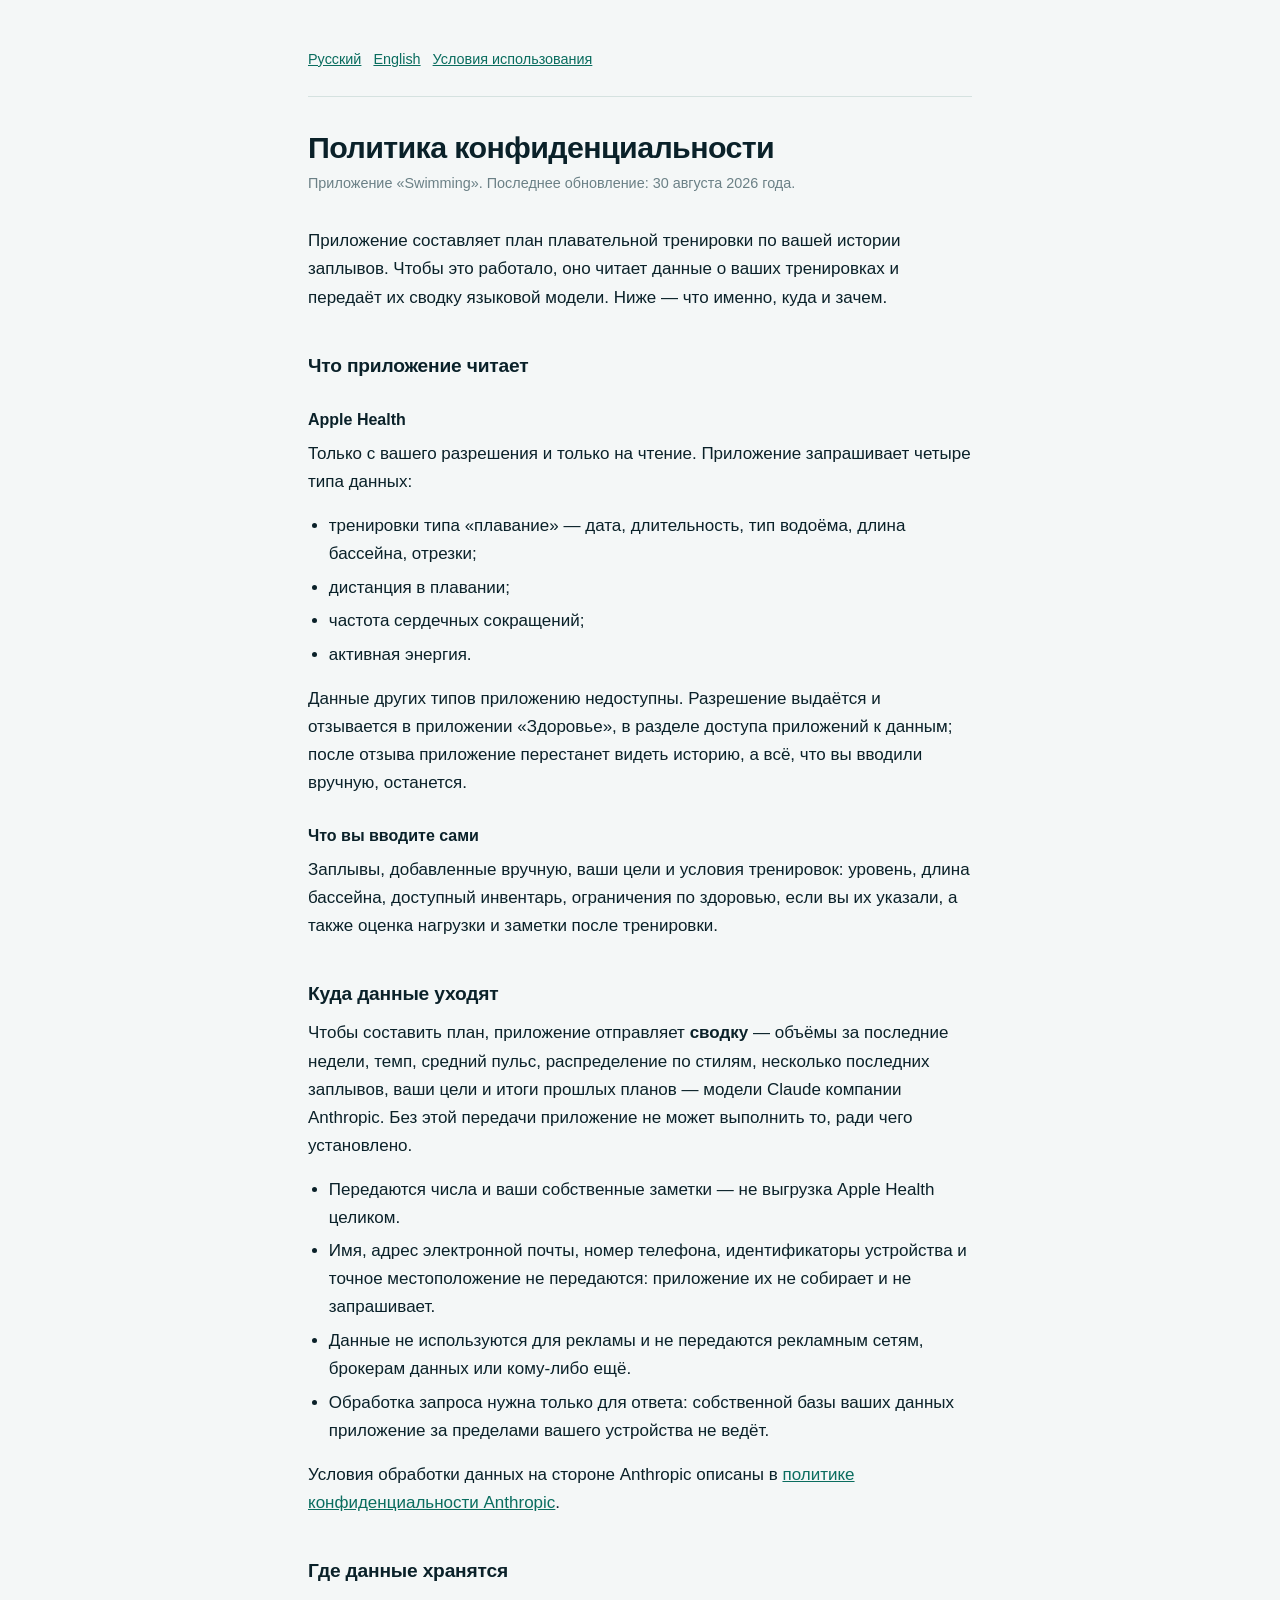
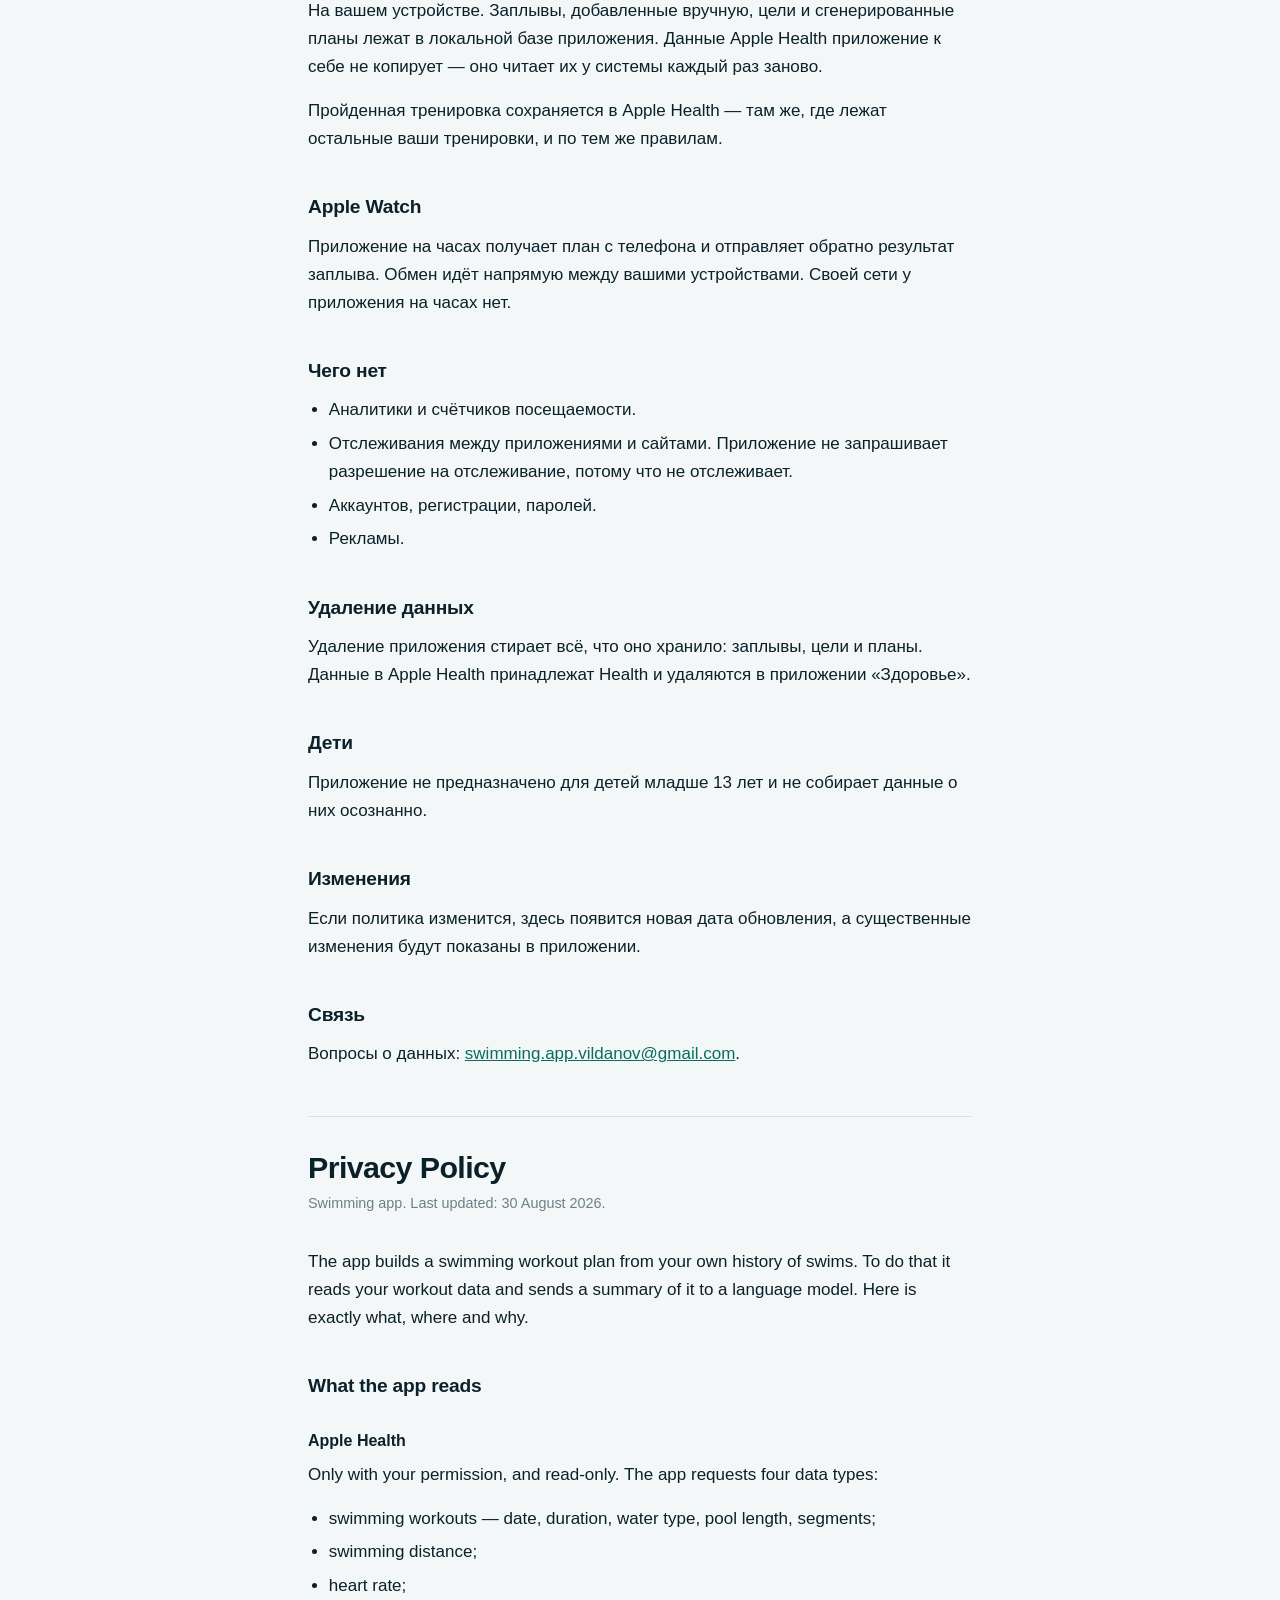
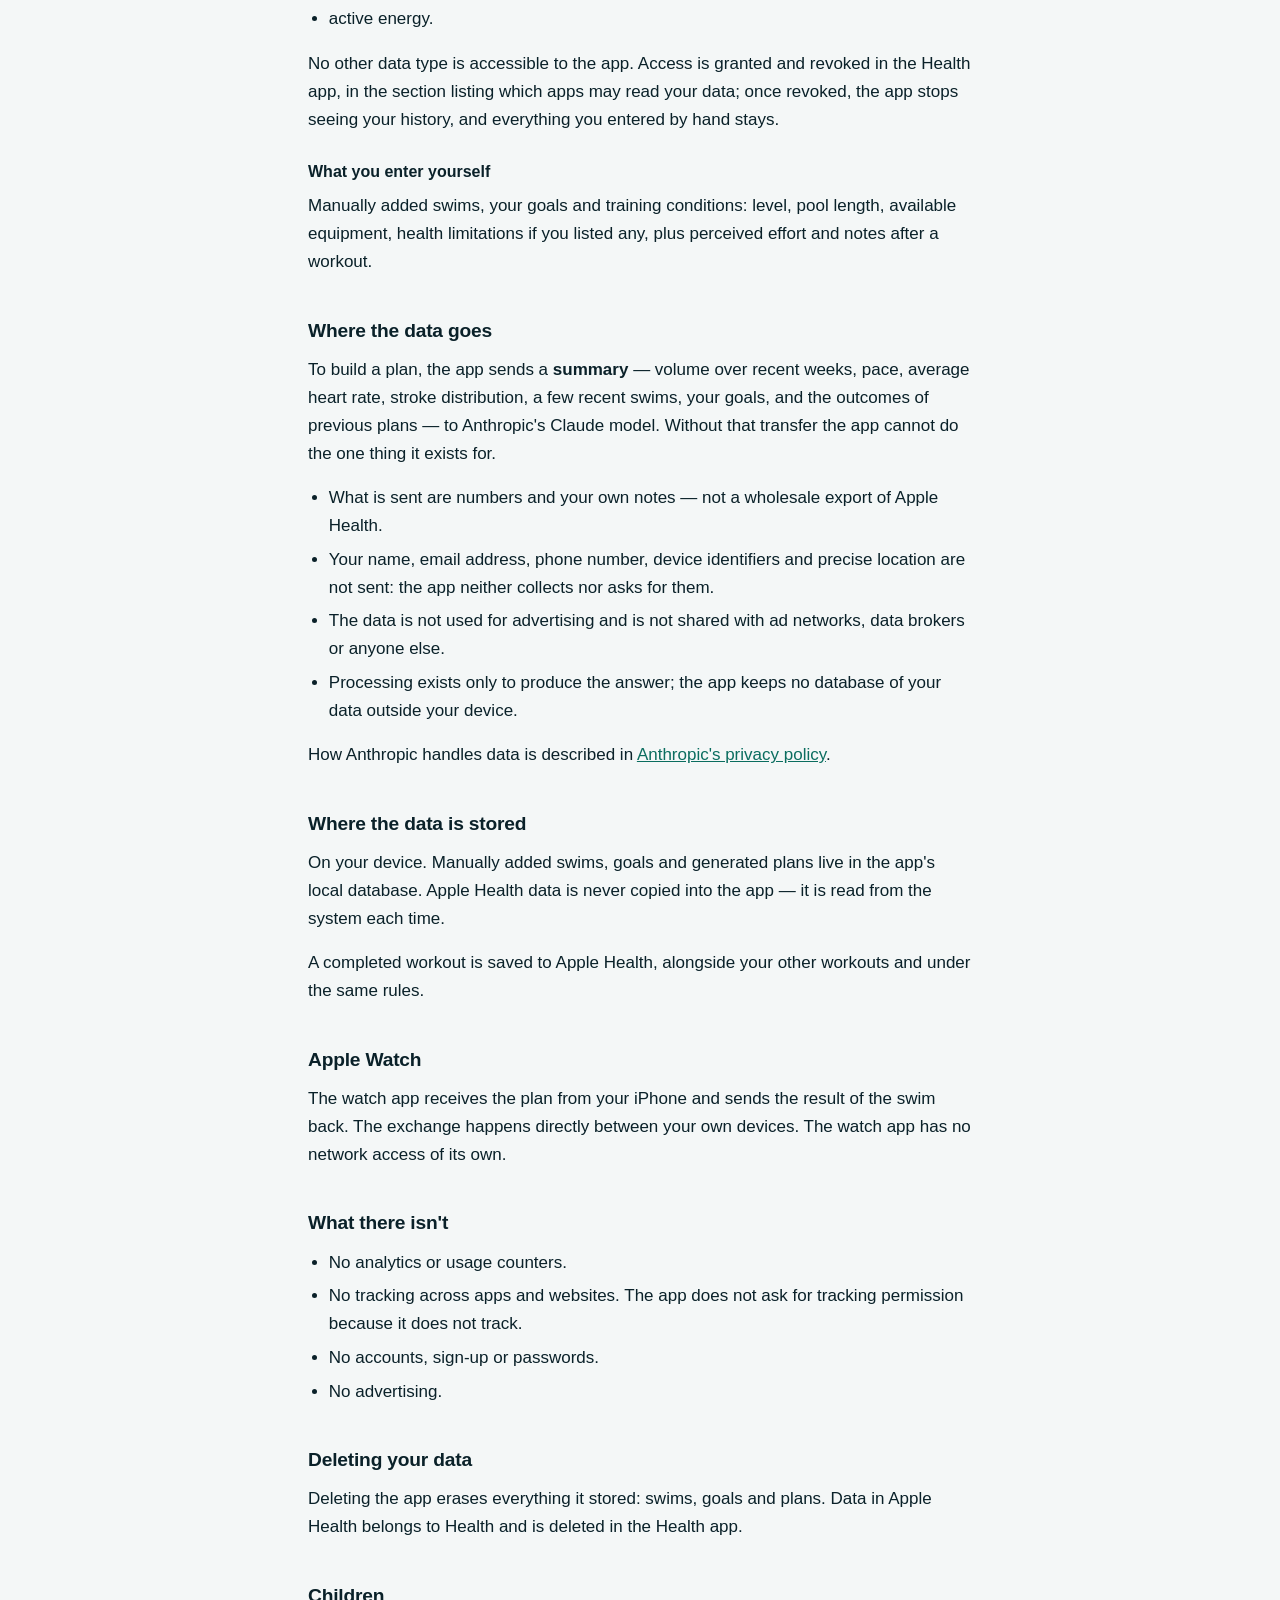
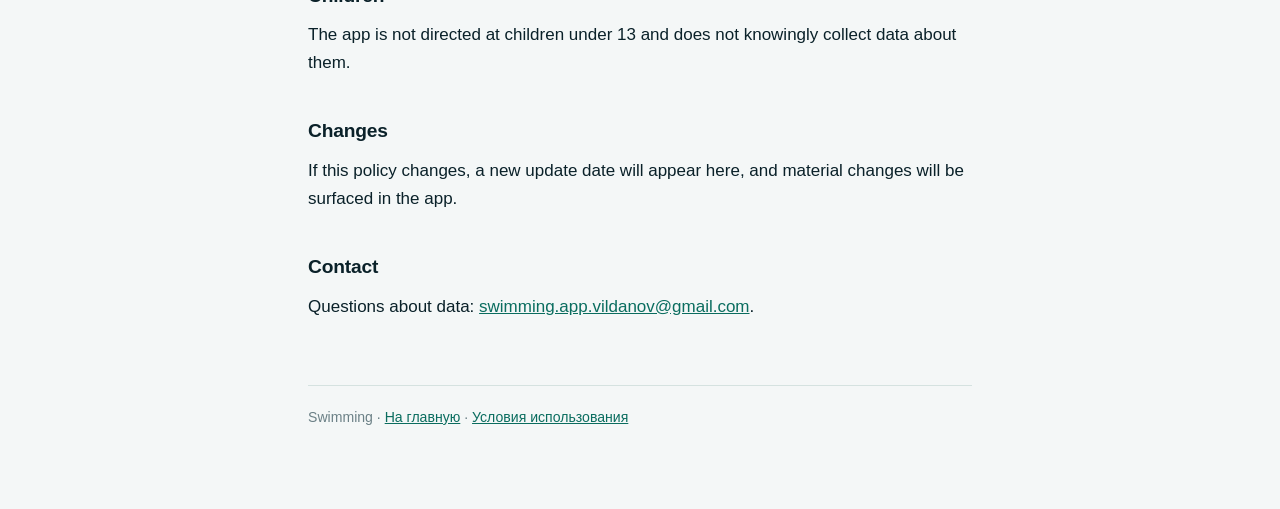
==== privacy.html @ a82b43bf "Сайт приложения Swimming Собран копированием из `docs/` репозитория приложения — там он и правится. " ====
<!doctype html>
<html lang="ru">
<head>
<meta charset="utf-8">
<meta name="viewport" content="width=device-width, initial-scale=1">
<title>Swimming — Политика конфиденциальности</title>
<link rel="stylesheet" href="style.css">
</head>
<body>
<main>

<nav class="lang">
  <a href="#ru">Русский</a>
  <a href="#en">English</a>
  <a href="terms.html">Условия использования</a>
</nav>

<!-- ===================== РУССКИЙ ===================== -->
<section class="section" id="ru">

<h1>Политика конфиденциальности</h1>
<p class="updated">Приложение «Swimming». Последнее обновление: 30 августа 2026 года.</p>

<p>
  Приложение составляет план плавательной тренировки по вашей истории заплывов. Чтобы это
  работало, оно читает данные о ваших тренировках и передаёт их сводку языковой модели.
  Ниже — что именно, куда и зачем.
</p>

<h2>Что приложение читает</h2>

<h3>Apple Health</h3>
<p>Только с вашего разрешения и только на чтение. Приложение запрашивает четыре типа данных:</p>
<ul>
  <li>тренировки типа «плавание» — дата, длительность, тип водоёма, длина бассейна, отрезки;</li>
  <li>дистанция в плавании;</li>
  <li>частота сердечных сокращений;</li>
  <li>активная энергия.</li>
</ul>
<p>
  Данные других типов приложению недоступны. Разрешение выдаётся и отзывается в приложении
  «Здоровье», в разделе доступа приложений к данным; после отзыва приложение перестанет видеть
  историю, а всё, что вы вводили вручную, останется.
</p>

<h3>Что вы вводите сами</h3>
<p>
  Заплывы, добавленные вручную, ваши цели и условия тренировок: уровень, длина бассейна,
  доступный инвентарь, ограничения по здоровью, если вы их указали, а также оценка нагрузки
  и заметки после тренировки.
</p>

<h2>Куда данные уходят</h2>
<p>
  Чтобы составить план, приложение отправляет <strong>сводку</strong> — объёмы за последние недели,
  темп, средний пульс, распределение по стилям, несколько последних заплывов, ваши цели и итоги
  прошлых планов — модели Claude компании Anthropic. Без этой передачи приложение не может
  выполнить то, ради чего установлено.
</p>
<ul>
  <li>Передаются числа и ваши собственные заметки — не выгрузка Apple Health целиком.</li>
  <li>Имя, адрес электронной почты, номер телефона, идентификаторы устройства и точное
      местоположение не передаются: приложение их не собирает и не запрашивает.</li>
  <li>Данные не используются для рекламы и не передаются рекламным сетям, брокерам данных
      или кому-либо ещё.</li>
  <li>Обработка запроса нужна только для ответа: собственной базы ваших данных приложение
      за пределами вашего устройства не ведёт.</li>
</ul>
<p>
  Условия обработки данных на стороне Anthropic описаны в
  <a href="https://www.anthropic.com/legal/privacy">политике конфиденциальности Anthropic</a>.
</p>

<h2>Где данные хранятся</h2>
<p>
  На вашем устройстве. Заплывы, добавленные вручную, цели и сгенерированные планы лежат в локальной
  базе приложения. Данные Apple Health приложение к себе не копирует — оно читает их у системы
  каждый раз заново.
</p>
<p>
  Пройденная тренировка сохраняется в Apple Health — там же, где лежат остальные ваши тренировки,
  и по тем же правилам.
</p>

<h2>Apple Watch</h2>
<p>
  Приложение на часах получает план с телефона и отправляет обратно результат заплыва. Обмен идёт
  напрямую между вашими устройствами. Своей сети у приложения на часах нет.
</p>

<h2>Чего нет</h2>
<ul>
  <li>Аналитики и счётчиков посещаемости.</li>
  <li>Отслеживания между приложениями и сайтами. Приложение не запрашивает разрешение на
      отслеживание, потому что не отслеживает.</li>
  <li>Аккаунтов, регистрации, паролей.</li>
  <li>Рекламы.</li>
</ul>

<h2>Удаление данных</h2>
<p>
  Удаление приложения стирает всё, что оно хранило: заплывы, цели и планы. Данные в Apple Health
  принадлежат Health и удаляются в приложении «Здоровье».
</p>

<h2>Дети</h2>
<p>
  Приложение не предназначено для детей младше 13 лет и не собирает данные о них осознанно.
</p>

<h2>Изменения</h2>
<p>
  Если политика изменится, здесь появится новая дата обновления, а существенные изменения будут
  показаны в приложении.
</p>

<h2>Связь</h2>
<p>
  Вопросы о данных: <a href="mailto:swimming.app.vildanov@gmail.com">swimming.app.vildanov@gmail.com</a>.
</p>

</section>

<!-- ===================== ENGLISH ===================== -->
<section class="section" id="en" lang="en">

<h1>Privacy Policy</h1>
<p class="updated">Swimming app. Last updated: 30 August 2026.</p>

<p>
  The app builds a swimming workout plan from your own history of swims. To do that it reads your
  workout data and sends a summary of it to a language model. Here is exactly what, where and why.
</p>

<h2>What the app reads</h2>

<h3>Apple Health</h3>
<p>Only with your permission, and read-only. The app requests four data types:</p>
<ul>
  <li>swimming workouts — date, duration, water type, pool length, segments;</li>
  <li>swimming distance;</li>
  <li>heart rate;</li>
  <li>active energy.</li>
</ul>
<p>
  No other data type is accessible to the app. Access is granted and revoked in the Health app,
  in the section listing which apps may read your data; once revoked, the app stops seeing your
  history, and everything you entered by hand stays.
</p>

<h3>What you enter yourself</h3>
<p>
  Manually added swims, your goals and training conditions: level, pool length, available equipment,
  health limitations if you listed any, plus perceived effort and notes after a workout.
</p>

<h2>Where the data goes</h2>
<p>
  To build a plan, the app sends a <strong>summary</strong> — volume over recent weeks, pace, average
  heart rate, stroke distribution, a few recent swims, your goals, and the outcomes of previous plans
  — to Anthropic's Claude model. Without that transfer the app cannot do the one thing it exists for.
</p>
<ul>
  <li>What is sent are numbers and your own notes — not a wholesale export of Apple Health.</li>
  <li>Your name, email address, phone number, device identifiers and precise location are not sent:
      the app neither collects nor asks for them.</li>
  <li>The data is not used for advertising and is not shared with ad networks, data brokers or
      anyone else.</li>
  <li>Processing exists only to produce the answer; the app keeps no database of your data outside
      your device.</li>
</ul>
<p>
  How Anthropic handles data is described in
  <a href="https://www.anthropic.com/legal/privacy">Anthropic's privacy policy</a>.
</p>

<h2>Where the data is stored</h2>
<p>
  On your device. Manually added swims, goals and generated plans live in the app's local database.
  Apple Health data is never copied into the app — it is read from the system each time.
</p>
<p>
  A completed workout is saved to Apple Health, alongside your other workouts and under the same
  rules.
</p>

<h2>Apple Watch</h2>
<p>
  The watch app receives the plan from your iPhone and sends the result of the swim back. The
  exchange happens directly between your own devices. The watch app has no network access of its own.
</p>

<h2>What there isn't</h2>
<ul>
  <li>No analytics or usage counters.</li>
  <li>No tracking across apps and websites. The app does not ask for tracking permission because
      it does not track.</li>
  <li>No accounts, sign-up or passwords.</li>
  <li>No advertising.</li>
</ul>

<h2>Deleting your data</h2>
<p>
  Deleting the app erases everything it stored: swims, goals and plans. Data in Apple Health belongs
  to Health and is deleted in the Health app.
</p>

<h2>Children</h2>
<p>
  The app is not directed at children under 13 and does not knowingly collect data about them.
</p>

<h2>Changes</h2>
<p>
  If this policy changes, a new update date will appear here, and material changes will be surfaced
  in the app.
</p>

<h2>Contact</h2>
<p>
  Questions about data: <a href="mailto:swimming.app.vildanov@gmail.com">swimming.app.vildanov@gmail.com</a>.
</p>

</section>

<footer>
  Swimming · <a href="index.html">На главную</a> · <a href="terms.html">Условия использования</a>
</footer>

</main>
</body>
</html>
---- style.css ----
/* Оформление страниц политики и условий. Намеренно скромное: это
   юридические тексты, их читают, а не разглядывают. Из языка «Глубины»
   взяты только палитра и тёмная схема, чтобы страница не выглядела
   чужой рядом с приложением. */

:root {
  color-scheme: light dark;
  --ground: #f4f7f7;
  --panel: #ffffff;
  --ink: #0a2129;
  --ink-2: #3d5359;
  --ink-3: #6b8086;
  --line: #d5e2e0;
  --accent: #0a6d5f;
}

@media (prefers-color-scheme: dark) {
  :root {
    --ground: #071b26;
    --panel: #0b2b39;
    --ink: #f2f5f5;
    --ink-2: #b7c2c4;
    --ink-3: #8b9a9d;
    --line: rgba(255, 255, 255, 0.12);
    --accent: #2fe0c8;
  }
}

* { box-sizing: border-box; }

body {
  margin: 0;
  background: var(--ground);
  color: var(--ink);
  font: 17px/1.65 -apple-system, BlinkMacSystemFont, "Segoe UI", Roboto, Helvetica, Arial, sans-serif;
  -webkit-text-size-adjust: 100%;
}

main {
  max-width: 44rem;
  margin: 0 auto;
  padding: 3rem 1.25rem 5rem;
}

h1 {
  font-size: 1.9rem;
  line-height: 1.2;
  letter-spacing: -0.02em;
  margin: 0 0 0.4rem;
}

h2 {
  font-size: 1.2rem;
  margin: 2.4rem 0 0.6rem;
  letter-spacing: -0.01em;
}

h3 {
  font-size: 1rem;
  margin: 1.6rem 0 0.4rem;
}

p, ul { margin: 0 0 1rem; }
ul { padding-left: 1.3rem; }
li { margin-bottom: 0.35rem; }

a { color: var(--accent); }

.updated {
  color: var(--ink-3);
  font-size: 0.9rem;
  margin-bottom: 2rem;
}

.lang {
  display: flex;
  gap: 0.75rem;
  font-size: 0.9rem;
  padding-bottom: 1.5rem;
  margin-bottom: 2rem;
  border-bottom: 1px solid var(--line);
}

.section {
  padding-top: 2rem;
  margin-top: 3rem;
  border-top: 1px solid var(--line);
}

.section:first-of-type { border-top: none; margin-top: 0; padding-top: 0; }

.note {
  background: var(--panel);
  border: 1px solid var(--line);
  border-radius: 8px;
  padding: 0.9rem 1.1rem;
  color: var(--ink-2);
  font-size: 0.95rem;
}

footer {
  margin-top: 4rem;
  padding-top: 1.25rem;
  border-top: 1px solid var(--line);
  color: var(--ink-3);
  font-size: 0.88rem;
}
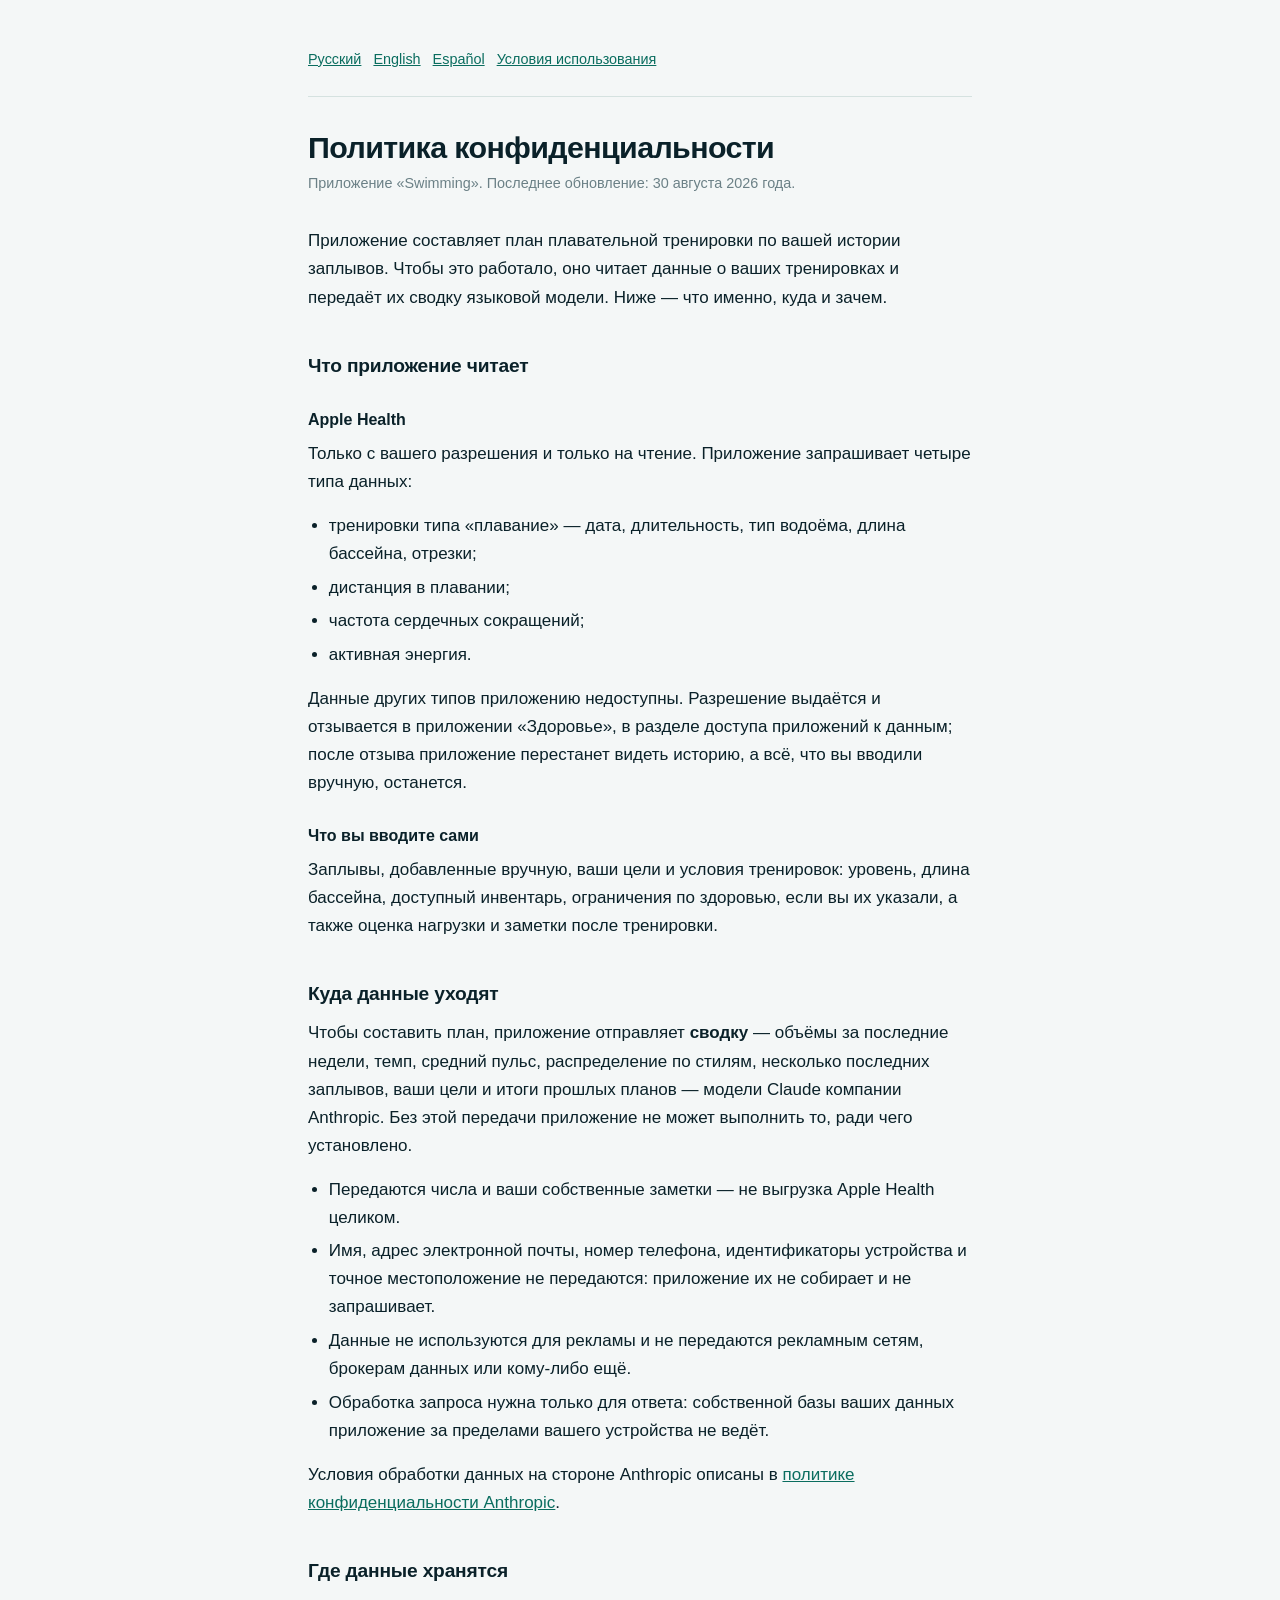
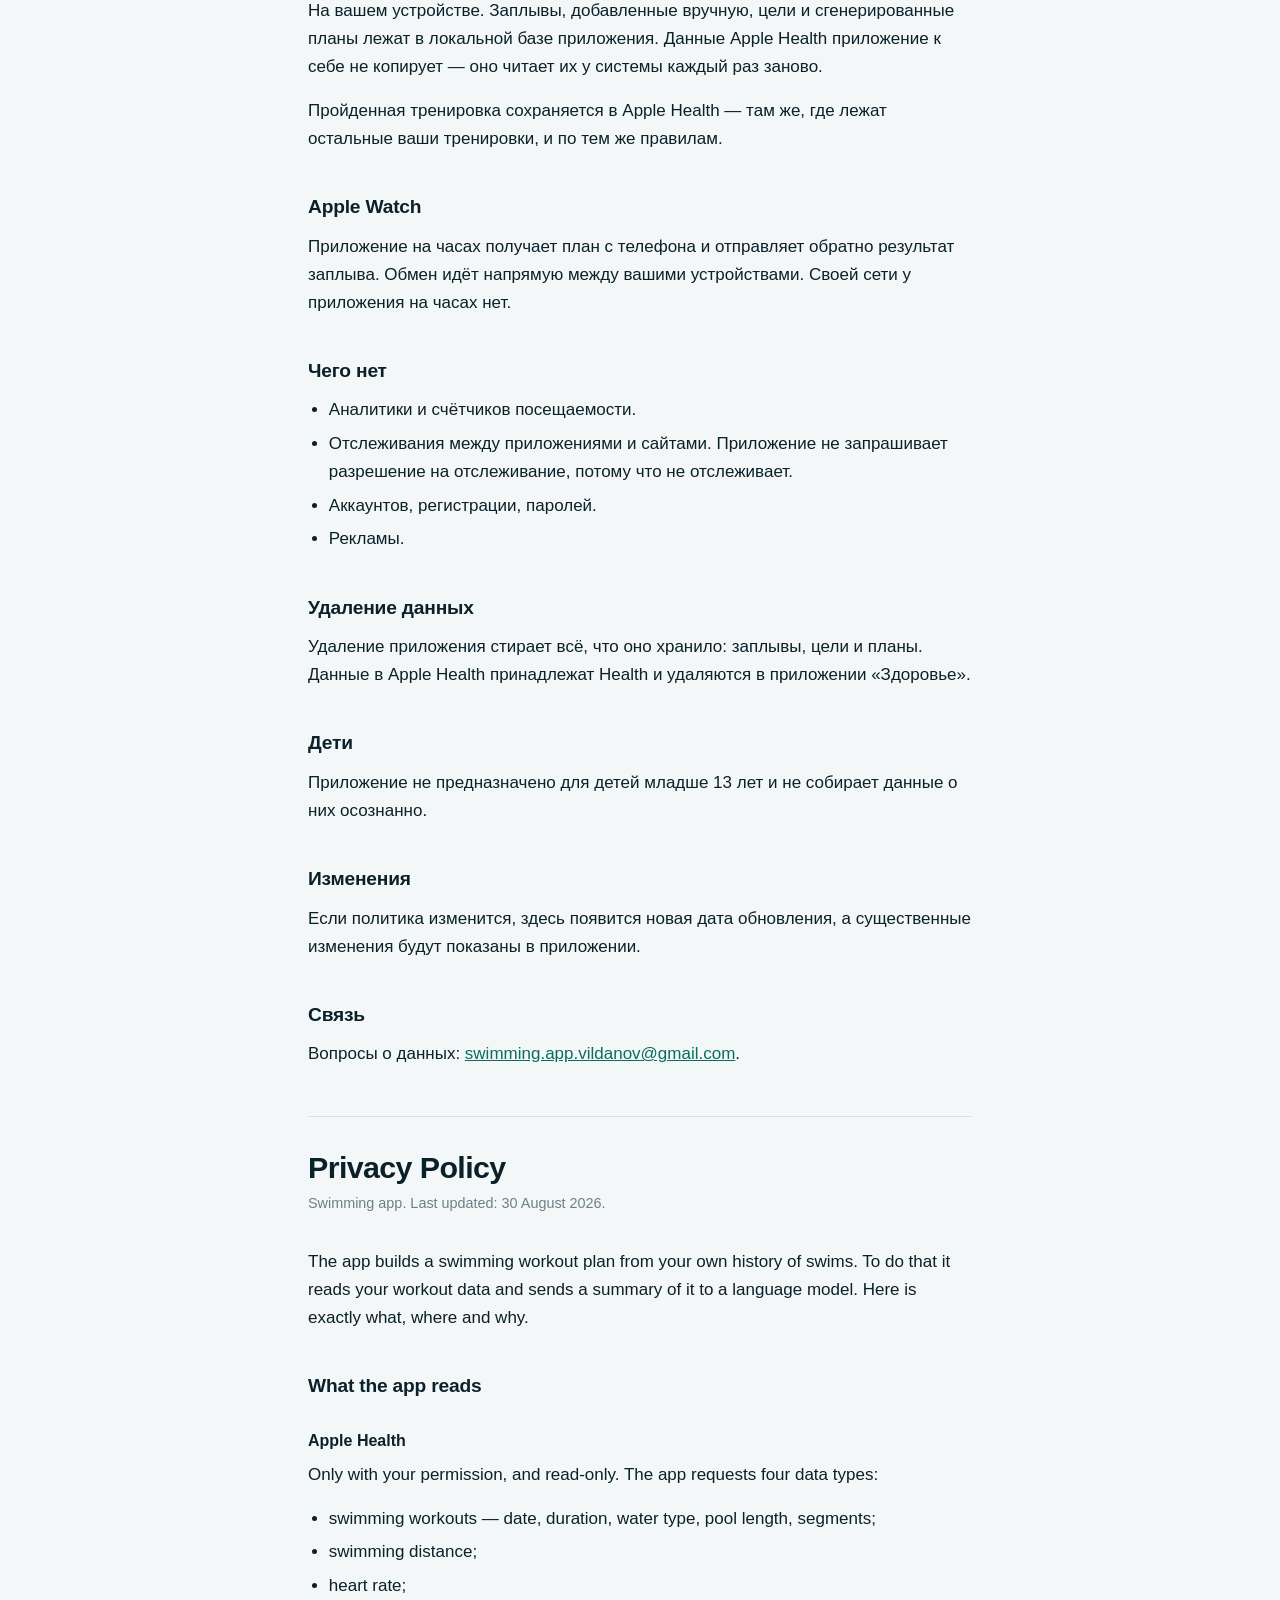
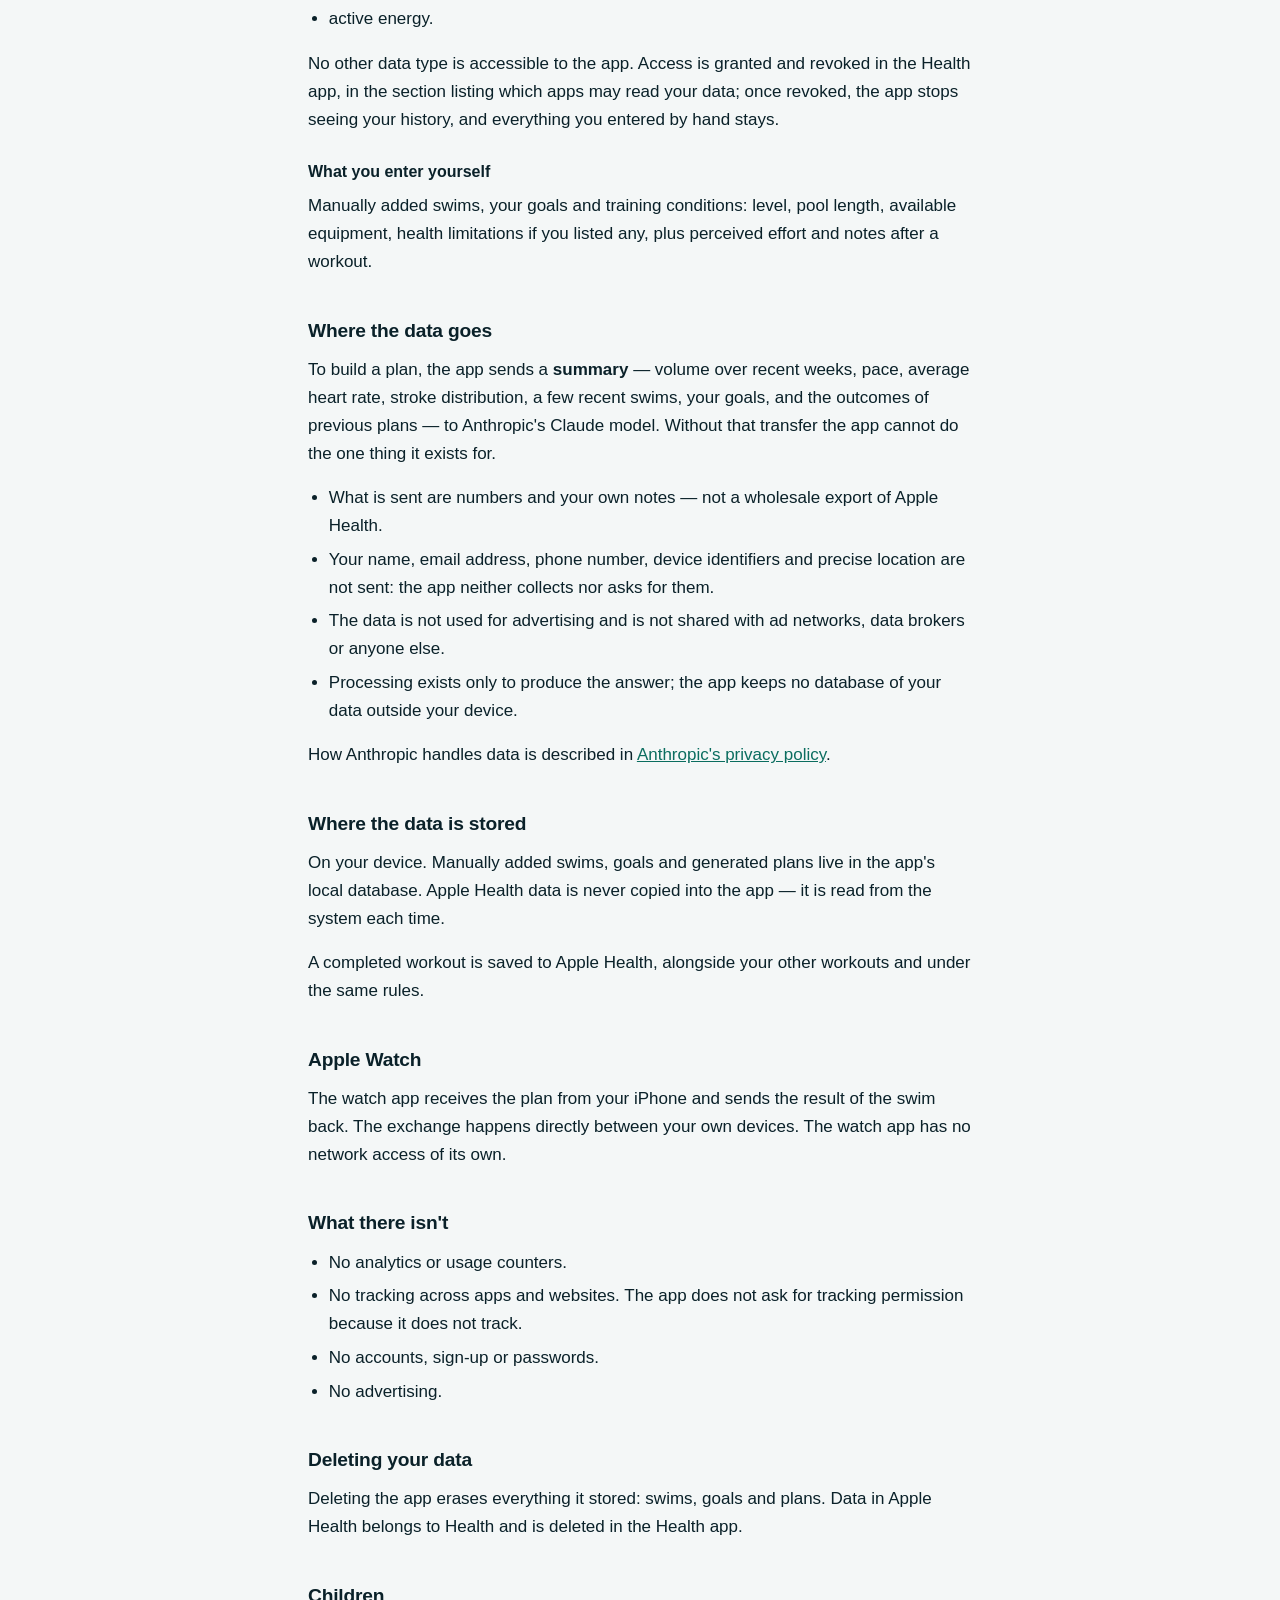
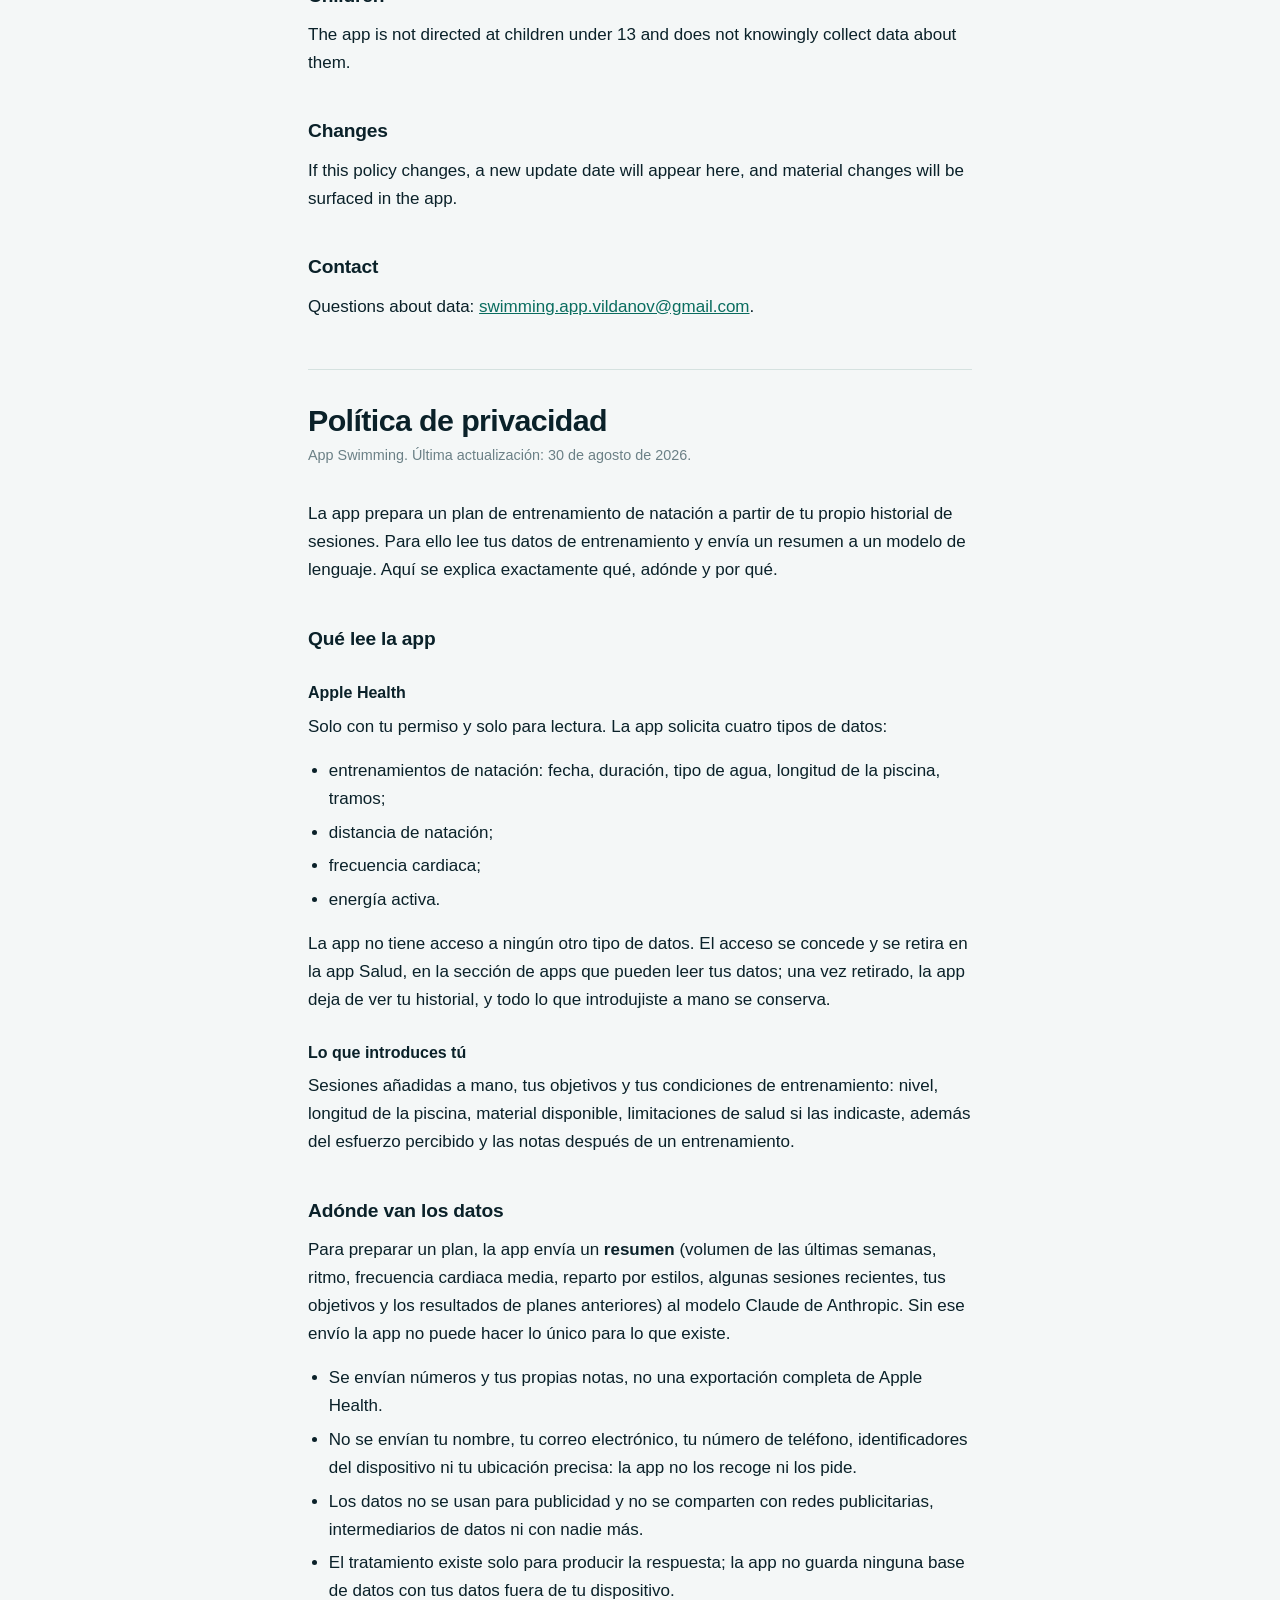
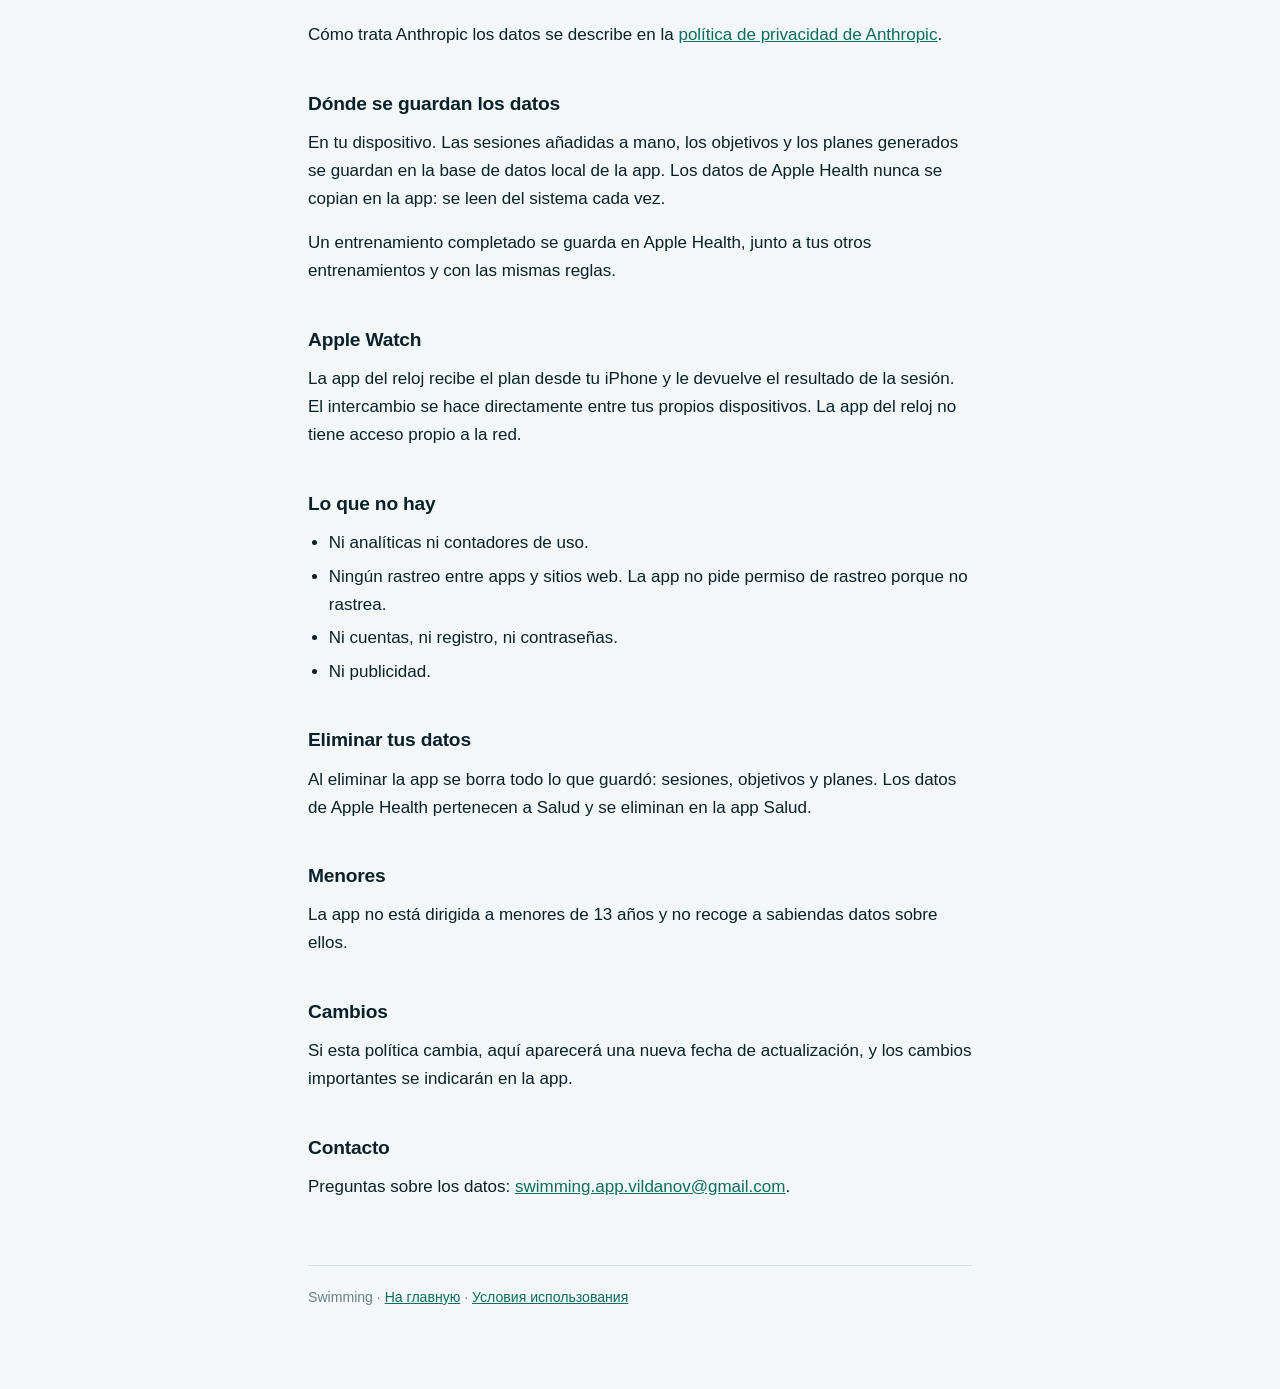
==== commit 70c00c38: "Испанский раздел политики и условий Страницы получили разделы #es — к ним ведут ссылки из испанской " ====
--- a/privacy.html
+++ b/privacy.html
@@ -12,6 +12,7 @@
 <nav class="lang">
   <a href="#ru">Русский</a>
   <a href="#en">English</a>
+  <a href="#es">Español</a>
   <a href="terms.html">Условия использования</a>
 </nav>
 
@@ -223,6 +224,112 @@
 
 </section>
 
+<!-- ===================== ESPAÑOL ===================== -->
+<section class="section" id="es" lang="es">
+
+<h1>Política de privacidad</h1>
+<p class="updated">App Swimming. Última actualización: 30 de agosto de 2026.</p>
+
+<p>
+  La app prepara un plan de entrenamiento de natación a partir de tu propio historial de sesiones.
+  Para ello lee tus datos de entrenamiento y envía un resumen a un modelo de lenguaje. Aquí se
+  explica exactamente qué, adónde y por qué.
+</p>
+
+<h2>Qué lee la app</h2>
+
+<h3>Apple Health</h3>
+<p>Solo con tu permiso y solo para lectura. La app solicita cuatro tipos de datos:</p>
+<ul>
+  <li>entrenamientos de natación: fecha, duración, tipo de agua, longitud de la piscina, tramos;</li>
+  <li>distancia de natación;</li>
+  <li>frecuencia cardiaca;</li>
+  <li>energía activa.</li>
+</ul>
+<p>
+  La app no tiene acceso a ningún otro tipo de datos. El acceso se concede y se retira en la app
+  Salud, en la sección de apps que pueden leer tus datos; una vez retirado, la app deja de ver tu
+  historial, y todo lo que introdujiste a mano se conserva.
+</p>
+
+<h3>Lo que introduces tú</h3>
+<p>
+  Sesiones añadidas a mano, tus objetivos y tus condiciones de entrenamiento: nivel, longitud de la
+  piscina, material disponible, limitaciones de salud si las indicaste, además del esfuerzo
+  percibido y las notas después de un entrenamiento.
+</p>
+
+<h2>Adónde van los datos</h2>
+<p>
+  Para preparar un plan, la app envía un <strong>resumen</strong> (volumen de las últimas semanas,
+  ritmo, frecuencia cardiaca media, reparto por estilos, algunas sesiones recientes, tus objetivos y
+  los resultados de planes anteriores) al modelo Claude de Anthropic. Sin ese envío la app no puede
+  hacer lo único para lo que existe.
+</p>
+<ul>
+  <li>Se envían números y tus propias notas, no una exportación completa de Apple Health.</li>
+  <li>No se envían tu nombre, tu correo electrónico, tu número de teléfono, identificadores del
+      dispositivo ni tu ubicación precisa: la app no los recoge ni los pide.</li>
+  <li>Los datos no se usan para publicidad y no se comparten con redes publicitarias,
+      intermediarios de datos ni con nadie más.</li>
+  <li>El tratamiento existe solo para producir la respuesta; la app no guarda ninguna base de datos
+      con tus datos fuera de tu dispositivo.</li>
+</ul>
+<p>
+  Cómo trata Anthropic los datos se describe en la
+  <a href="https://www.anthropic.com/legal/privacy">política de privacidad de Anthropic</a>.
+</p>
+
+<h2>Dónde se guardan los datos</h2>
+<p>
+  En tu dispositivo. Las sesiones añadidas a mano, los objetivos y los planes generados se guardan
+  en la base de datos local de la app. Los datos de Apple Health nunca se copian en la app: se leen
+  del sistema cada vez.
+</p>
+<p>
+  Un entrenamiento completado se guarda en Apple Health, junto a tus otros entrenamientos y con las
+  mismas reglas.
+</p>
+
+<h2>Apple Watch</h2>
+<p>
+  La app del reloj recibe el plan desde tu iPhone y le devuelve el resultado de la sesión. El
+  intercambio se hace directamente entre tus propios dispositivos. La app del reloj no tiene acceso
+  propio a la red.
+</p>
+
+<h2>Lo que no hay</h2>
+<ul>
+  <li>Ni analíticas ni contadores de uso.</li>
+  <li>Ningún rastreo entre apps y sitios web. La app no pide permiso de rastreo porque no rastrea.</li>
+  <li>Ni cuentas, ni registro, ni contraseñas.</li>
+  <li>Ni publicidad.</li>
+</ul>
+
+<h2>Eliminar tus datos</h2>
+<p>
+  Al eliminar la app se borra todo lo que guardó: sesiones, objetivos y planes. Los datos de Apple
+  Health pertenecen a Salud y se eliminan en la app Salud.
+</p>
+
+<h2>Menores</h2>
+<p>
+  La app no está dirigida a menores de 13 años y no recoge a sabiendas datos sobre ellos.
+</p>
+
+<h2>Cambios</h2>
+<p>
+  Si esta política cambia, aquí aparecerá una nueva fecha de actualización, y los cambios
+  importantes se indicarán en la app.
+</p>
+
+<h2>Contacto</h2>
+<p>
+  Preguntas sobre los datos: <a href="mailto:swimming.app.vildanov@gmail.com">swimming.app.vildanov@gmail.com</a>.
+</p>
+
+</section>
+
 <footer>
   Swimming · <a href="index.html">На главную</a> · <a href="terms.html">Условия использования</a>
 </footer>
